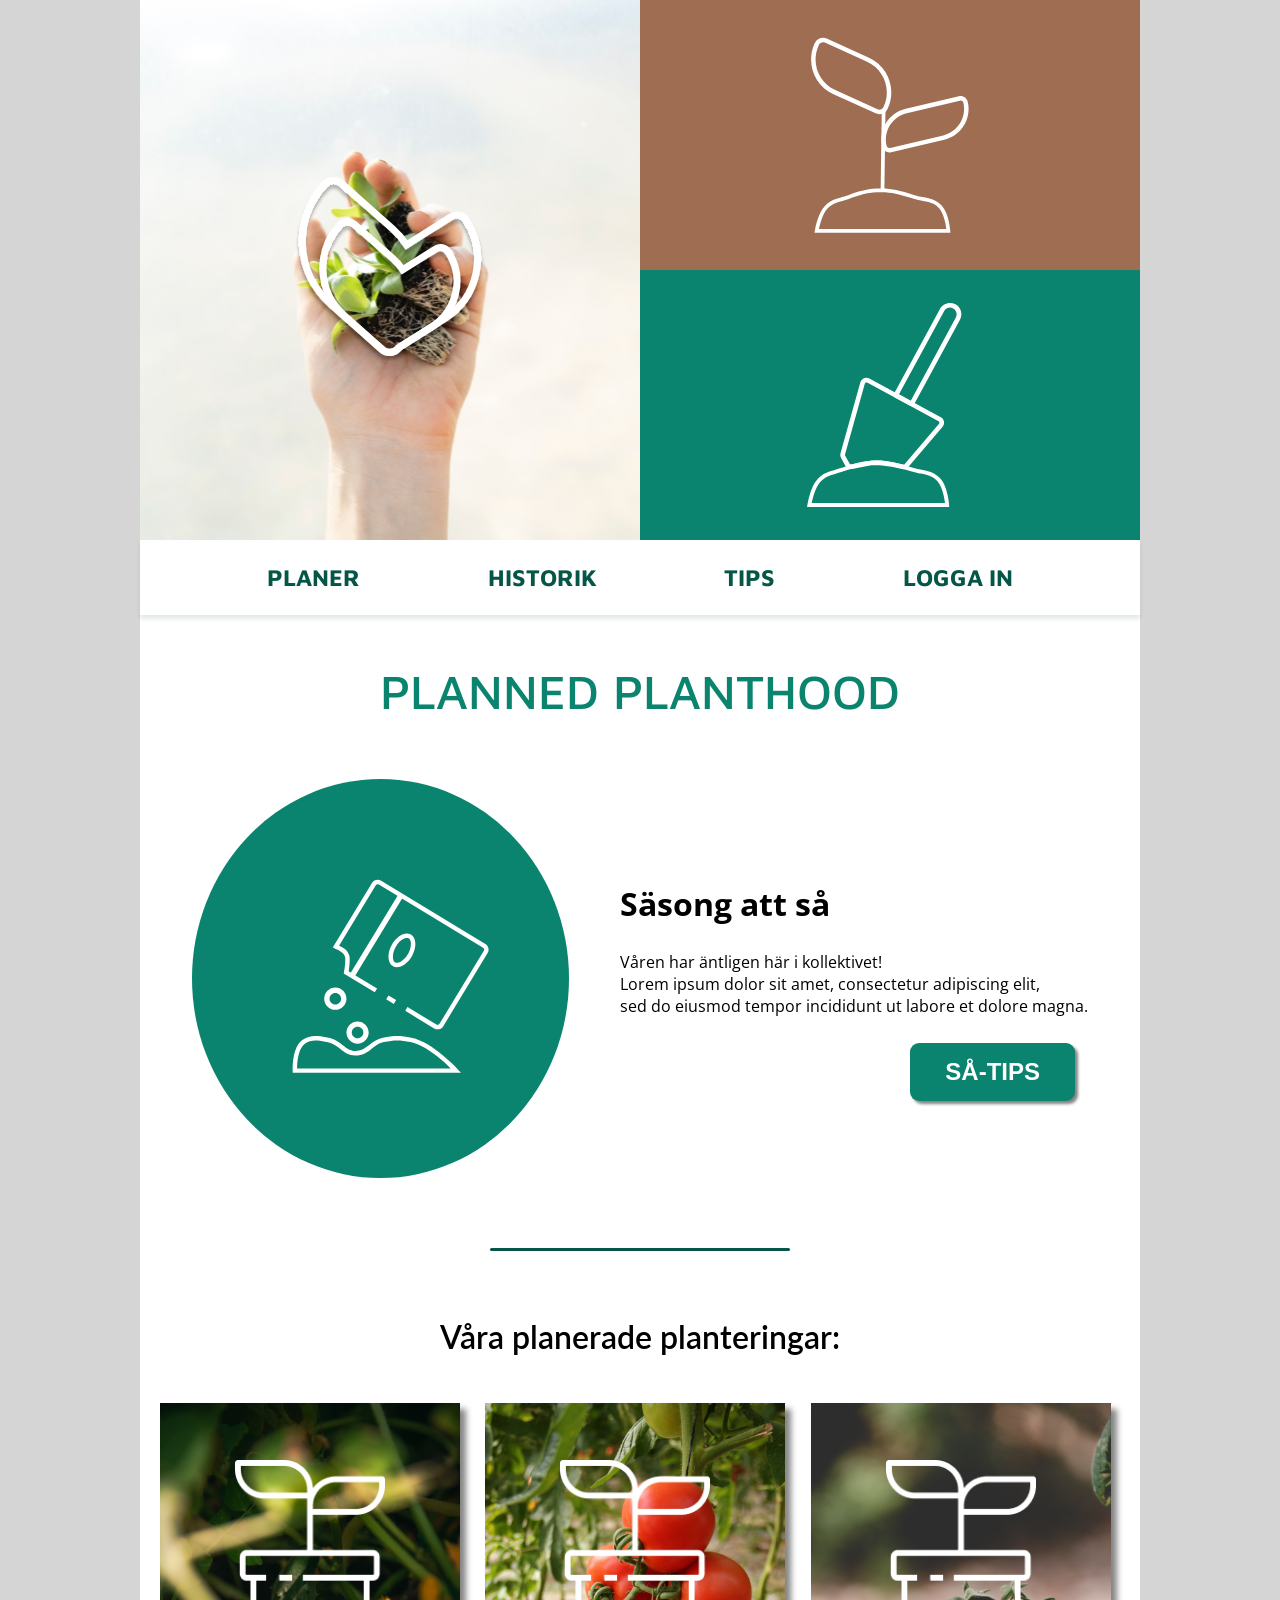
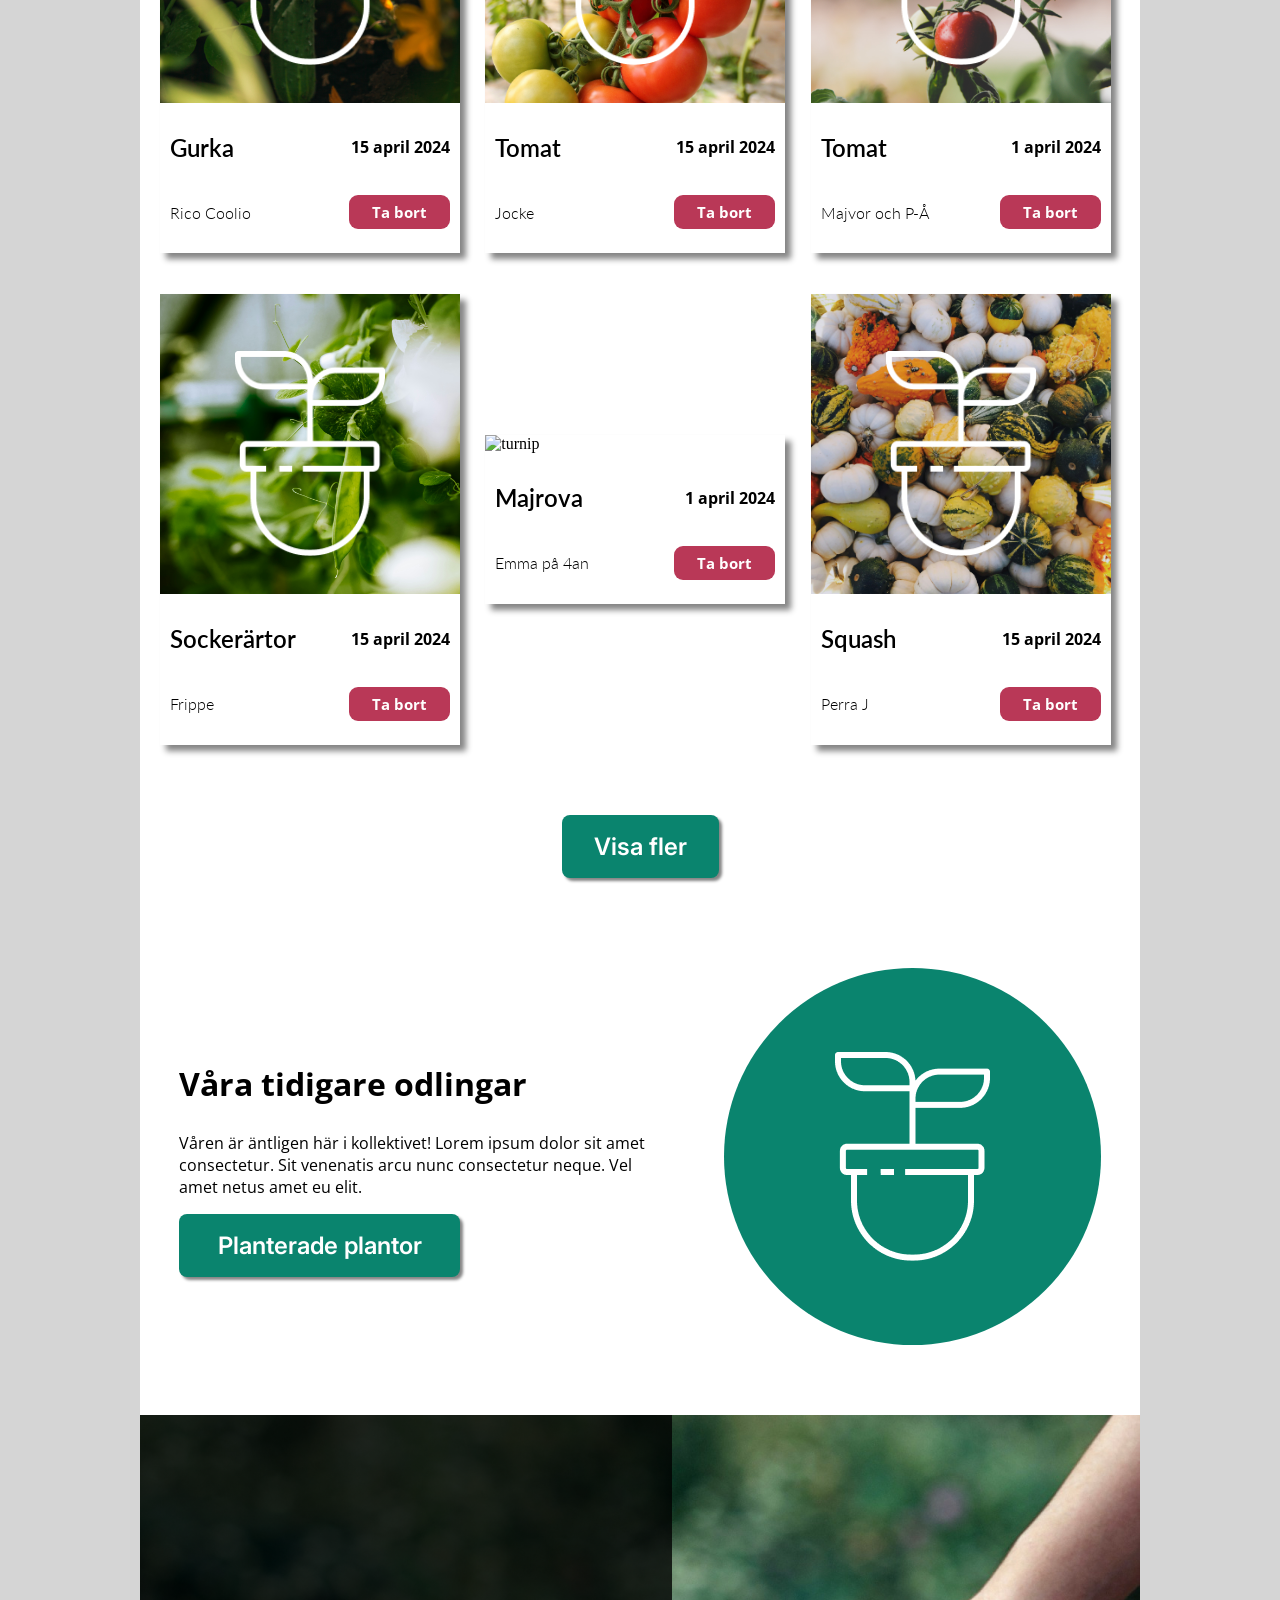
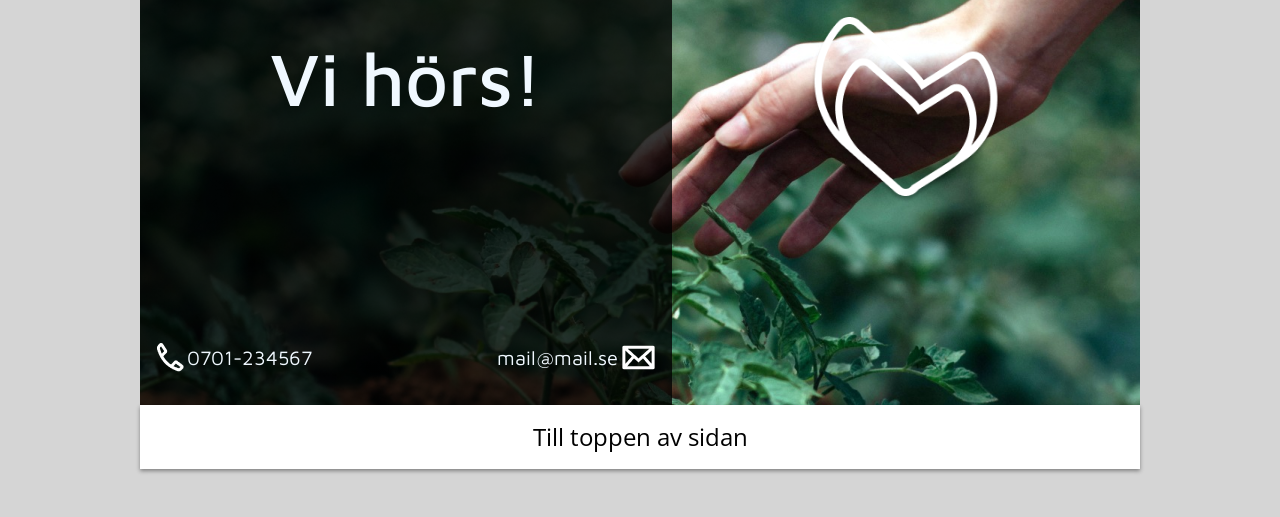
==== index.html @ 9efdeaf0 "första uppdatering" ====
<!DOCTYPE html>
<html lang="en">

<head>
    <meta charset="UTF-8">
    <meta name="viewport" content="width=device-width, initial-scale=1.0">

    <link rel="stylesheet" href="style.css">
    <title>Planned planthood</title>
    <title>Document</title>
</head>

<body>

        <header>
            <section class="backgroundImageHeader">
                <img class="heartLogo" src="assets/plannedplanthoodlogo.svg" alt="Heart logo painted white">
            </section>

            <section class="brownGreenBG">
                <aside class="brownBackground">
                    <img class="seedlingIcon" src="assets/seedling.svg" alt="seedling icon">
                </aside>
                <aside class="greenBackground">
                    <img class="spadeIcon" src="assets/spade.svg" alt="spade">
                </aside>
            </section>
        </header>
    <nav class="menu">
        <ul>
            <li>
                <h3 class="meny">PLANER</h3>
            </li>
            <li>
                <h3>HISTORIK</h3>
            </li>
            <li>
                <h3>TIPS</h3>
            </li>
            <li>
                <h3>LOGGA IN
            </li>
            </h3>
        </ul>
    </nav>
    <main>
        <section class="top">
            <h1 class="main-name">PLANNED PLANTHOOD</h1>
            <article class="first-part">
                <section class="seedBg">
                    <img class="seed" src="assets/seedpackage.svg">
                </section>
                <section>
                    <h2 class="season">Säsong att så</h2>
                    <p class="description">Våren har äntligen här i kollektivet! <br>
                        Lorem ipsum dolor sit amet, consectetur adipiscing elit, <br>
                        sed do eiusmod tempor incididunt ut labore et dolore magna.</p>
                        <button class="tips">SÅ-TIPS</button>
                </section>
            </article>
        </section>
        <hr style="width:30%;height:3px;text-align:center;background-color:#055647;border-radius:3px;border:none">
        <section class="middle">
            <h2 class="middle-name">Våra planerade planteringar:</h2>
            <section class="middle-container">
                <section class="card">
                    <section class="pictures-wrapper">
                        <img class="supreme" src="assets/cucumber.jpg" alt="cucumber">
                        <img class="pot" src="assets/plant-in-pot.png">
                    </section>
                    <article class="item1">
                        <article class="first-row">
                            <h2 class="lato600">Gurka</h2>
                            <h3 class="open700">15 april 2024</h3>
                        </article>
                        <article class="second-row">
                            <h4 class="lato300">Rico Coolio</h4>
                            <button class="remove">Ta bort</button>
                        </article>
                    </article>
                </section>
                <section class="card">
                    <section class="pictures-wrapper">
                        <img class="supreme" src="assets/tomato1.jpg" alt="tomato">
                        <img class="pot" src="assets/plant-in-pot.png">
                    </section>
                    <article class="item1">
                        <article class="first-row">
                            <h2 class="lato600">Tomat</h2>
                            <h3 class="open700">15 april 2024</h3>
                        </article>
                        <article class="second-row">
                            <h4 class="lato300">Jocke</h4>
                            <button class="remove">Ta bort</button>
                        </article>
                    </article>
                </section>
                <section class="card">
                    <section class="pictures-wrapper">
                        <img class="supreme" src="assets/tomato2.jpg" alt="tomato">
                        <img class="pot" src="assets/plant-in-pot.png">
                    </section>
                    <article class="item1">
                        <article class="first-row">
                            <h2 class="lato600">Tomat</h2>
                            <h3 class="open700">1 april 2024</h3>
                        </article>
                        <article class="second-row">
                            <h4 class="lato300">Majvor och P-Å</h4>
                            <button class="remove">Ta bort</button>
                        </article>
                    </article>
                </section>
                <section class="card">
                    <section class="pictures-wrapper">
                        <img class="supreme" src="assets/peas.jpg" alt="sweet peas">
                        <img class="pot" src="assets/plant-in-pot.png">
                    </section>
                    <article class="item1">
                        <article class="first-row">
                            <h2 class="lato600">Sockerärtor</h2>
                            <h3 class="open700">15 april 2024</h3>
                        </article>
                        <article class="second-row">
                            <h4 class="lato300">Frippe</h4>
                            <button class="remove">Ta bort</button>
                        </article>
                    </article>
                </section>
                <section class="card">
                    <section class="pictures-wrapper">
                        <img class="supreme" src="assets/turnip.jpg" alt="turnip">
                        <img class="pot" src="assets/plant-in-pot.png">
                    </section>
                    <article class="item1">
                        <article class="first-row">
                            <h2 class="lato600">Majrova</h2>
                            <h3 class="open700">1 april 2024</h3>
                        </article>
                        <article class="second-row">
                            <h4 class="lato300">Emma på 4an</h4>
                            <button class="remove">Ta bort</button>
                        </article>
                    </article>
                </section>
                <section class="card">
                    <section class="pictures-wrapper">
                        <img class="supreme" src="assets/squash.jpg" alt="squash">
                        <img class="pot" src="assets/plant-in-pot.png">
                    </section>
                    <article class="item1">
                        <article class="first-row">
                            <h2 class="lato600">Squash</h2>
                            <h3 class="open700">15 april 2024</h3>
                        </article>
                        <article class="second-row">
                            <h4 class="lato300">Perra J</h4>
                            <button class="remove">Ta bort</button>
                        </article>
                    </article>
                </section>
            </section>
            <section class="only-button">
                <button class="more">Visa fler</button>
            </section>
            <section class="wrapperAroundMain">
                <section class="mainSectionWithGreenCircle">
                    <h2 class="odlingarText">Våra tidigare odlingar</h2>
                    <p class="easterIsHereText">Våren är äntligen här i kollektivet!
                        Lorem ipsum dolor sit amet consectetur. Sit venenatis arcu nunc consectetur neque. Vel amet
                        netus amet eu elit.
                    </p>
                    <button class="btnPlantedPlants">Planterade plantor</button>
                </section>
                <aside class="greenCircle">
                    <img class="plantInPot" src="assets/plant-in-pot.png" alt="">
                </aside>
            </section>
        </section>
    </main>
    <footer>
        <section class="helaMinFooter">
            <section class="svartBakgrund">
                <section class="seeYa">
                    <h2 class="seeYalater">Vi hörs!</h2>
                </section>

                <section class="kontakt">
                    <section class="leftside">
                        <img src="/assets/mobil.png" alt="mobilIkon">
                        <p class="text-bottom">0701-234567</p>
                    </section>
                    <section class="rightside">
                        <p class="text-bottom">mail@mail.se</p>
                        <img src="/assets/mailIkon.png" alt="mailIkon">
                    </section>
                </section>
            </section>

            <img class="heartLogo" src="./assets/heartLogo.png" alt="heartLogo">

        </section>
        <section class="tillToppenAvSidan">
            <p>Till toppen av sidan</p>
        </section>
    </footer>
</body>
</html>
---- style.css ----
@import url('https://fonts.googleapis.com/css2?family=Maven+Pro:wght@500&display=swap');
@import url('https://fonts.googleapis.com/css2?family=Open+Sans&display=swap');
@import url('https://fonts.googleapis.com/css2?family=Inter:wght@600&display=swap');
@import url('https://fonts.googleapis.com/css2?family=Lato&display=swap');

html {
    background-color: rgb(213, 213, 213);
    margin: auto;
    padding: auto;
}

body {
    max-width: 1000px;
    margin:0 auto;
    background-color: white;
    box-sizing: border-box;
}

body header {
    display: flex;
    justify-content: center;
}

header section.backgroundImageHeader {
    background-image: url(assets/Rectangle\ 25.png);
    background-position: center;
    width: 501px;
    height: 540px;
    display: flex;
    justify-content: center;
    align-items: center;
}

body header section img.heartLogo {
    width: 190px;
    height: 186px;
}


aside.brownBackground {
    background-color: #9E6D52;
    width: 500px;
    height: 270px;
    display: grid;
    grid-template-columns: repeat(3, 1fr);
}

body header section img.seedlingIcon {
    height: 196px;
    width: 176px;
    grid-area: 2 / 2;
}

aside.greenBackground {
    background-color: #0A846E;
    width: 500px;
    height: 270px;
    display: grid;
    grid-template-columns: repeat(3, 1fr);
}

body header section img.spadeIcon {
    height: 206px;
    width: 155px;
    grid-area: 2 / 2;
}


.menu li {
    font-size: 20px;
    color: #055647;
}

.meny {
    display: flex;
    justify-content: space-between;
    border: 1px;
}

.menu ul {
    padding: 0px;
    list-style: none;
    display: flex;
    justify-content: space-evenly;
    margin: 0;
    margin-bottom: 3rem;
    font-family: Maven Pro;
}

.menu {
    box-shadow: 0 4px 4px 0 rgba(3, 56, 47, 0.11);
}

article.first-part {
    display: flex;
    flex-direction: row;
    justify-content: space-evenly;
    align-items: center;
    font-family: 'Open Sans', sans-serif;
}

h1.main-name {
    color: rgba(10, 132, 110, 255);
    text-align: center;
    font-family: 'Maven Pro', sans-serif;
    font-size: 48px;
    font-weight: 500;
    margin: 0;
    margin-bottom: 60px;
}

section.seedBg {
    background-color: #0A846E;
    border-radius: 50%;
    width: 377px;
    height: 377px;
    height: auto;
}

img.seed {
    padding: 100px;
    width: 197px;
    height: 194px;
}

h2.season {
    font-weight: 700;
    font-size: 32px;
}

p.description {
    font-weight: 400;
    font-size: 16px;
}

button.tips {
    background-color: #0A846E;
    color: white;
    border-radius: 9px;
    padding: 15px 35px;
    border: none;
    margin-left: 290px;
    margin-top: 10px;
    font-weight: 700;
    font-size: 24px;
    box-shadow: 3px 3px 3px #858585;
}

button.tips:hover {
    background-color: #dcd91b;
    box-shadow: 0 12px 16px 0 rgb(217, 217, 217), 0 17px 50px 0 rgba(0, 0, 0, 0.19);
}

button.tips:active {
    background-color: #096856;
    transform: translateY(4px);
}


hr {
    margin-top: 70px;
    margin-bottom: 40px;
}

section.middle {
    display: flex;
    flex-direction: column;
    justify-content: space-between;
}

section.middle-container {
    display: grid;
    grid-template-columns: repeat(3, 1fr);
    grid-gap: 1rem;
    justify-content: space-between;
    align-items: center;
    margin: 20px;
    max-width: 1000px;
}

.pictures-wrapper {
    position: relative;
    max-height: 300px;
    overflow: hidden;
}


img.pot {
    width: 150px;
    height: 205px;
    position: absolute;
    top: 19%;
    right: 25%;
}


.middle img.supreme {
    width: 100%;
    height: 100%;
    height: auto;
    display: block;
    object-fit: cover;
    background-position: center;
}

h2.middle-name {
    text-align: center;
    font-family: 'Lato', sans-serif;
    font-weight: 600;
    font-size: 32px;
}

.item1 {
    background-color: white;
    padding: 10px;
}

.lato600 {
    font-family: 'Lato', sans-serif;
    font-weight: 600;
    font-size: 24px;
}

.lato300 {
    font-family: 'Lato', sans-serif;
    font-weight: 300;
    font-size: 16px;
}

.open700 {
    font-family: 'Open Sans', sans-serif;
    font-weight: 700;
    font-size: 16px;
}

.first-row,
.second-row {
    display: flex;
    flex-direction: row;
    justify-content: space-between;
    align-items: center;
}

.card {
    box-shadow: 6px 6px 6px #858585;
    width: 300px;
    margin-bottom: 25px;
}

button.remove {
    background-color: #B93857;
    border: none;
    border-radius: 9px;
    padding: 7px 23px;
    color: white;
    font-family: 'Open Sans', sans-serif;
    font-weight: 700;
    font-size: 15px;
}

button.remove:hover {
    background-color: #e8476d;
    box-shadow: 0 12px 16px 0 rgb(217, 217, 217), 0 17px 50px 0 rgba(0, 0, 0, 0.19);
}

button.remove:active {
    background-color: #c10d2b;
    transform: translateY(4px);
}

h4 {
    font-weight: 300;
    font-size: 16px;
}

button.more {
    background-color: rgba(10, 132, 110, 255);
    color: white;
    border-radius: 8px;
    padding: 17px;
    border: none;
    margin-top: 25px;
    ;
    width: 157px;
    font-family: 'Inter', sans-serif;
    font-weight: 600;
    font-size: 24px;
    box-shadow: 3px 3px 3px #858585;
    margin-bottom: 20px;
}

button.more:hover {
    background-color: #dcd91b;
    box-shadow: 0 12px 16px 0 rgb(217, 217, 217), 0 17px 50px 0 rgba(0, 0, 0, 0.19);
}

button.more:active {
    background-color: #096856;
    transform: translateY(4px);
}

.only-button {
    text-align: center;
    margin-bottom: 70px;
}

body main section.wrapperAroundMain {
    display: flex;
    justify-content: space-around;
    align-items: center;
    margin-bottom: 70px;
}


body main section.mainSectionWithGreenCircle {

    max-width: 467px;

}

body main aside.greenCircle {
    background-color: #0A846E;
    width: 377px;
    height: 377px;
    border-radius: 50%;
    display: flex;
    justify-content: center;
    align-items: center;
}

body main section h2.odlingarText {
    font-family: 'Open Sans', sans-serif;
    font-weight: 700;
    font-size: 32px;
}

body main section p.easterIsHereText {
    font-family: 'Open Sans', sans-serif;
    font-weight: 400;
    font-size: 16px;
}

body main button.btnPlantedPlants {
    background-color: #0A846E;
    border-radius: 8px;
    height: 63px;
    width: 281px;
    font-size: 24px;
    color: #fff;
    border: 0;
    font-family: 'Inter', sans-serif;
    font-weight: 600;
    box-shadow: 3px 3px 3px #858585;
}

button.btnPlantedPlants:hover {
    background-color: #dcd91b;
    box-shadow: 0 12px 16px 0 rgb(217, 217, 217), 0 17px 50px 0 rgba(0, 0, 0, 0.19);
}

button.btnPlantedPlants:active {
    background-color: #096856;
    transform: translateY(4px);
}

.helaMinFooter {
    background-image: url(./assets/bakgrundBild.png);
    max-width: 1000px;
    height: 590px;
    margin: 0 auto;
    display: flex;
    color: aliceblue;
}

.svartBakgrund {
    width: 500px;

    background-image: linear-gradient(rgba(0, 0, 0, 0.79), rgba(0, 0, 0, 0.79));
    display: grid;
    grid-template-columns: 1fr;
    grid-template-areas: "."
        "vi-hors"
        "kontakt";
    padding: 1rem;
}

.seeYa {
    grid-area: vi-hors;
    display: flex;
    margin: 0 auto;
    align-items: center;
    font-family: 'Maven Pro', sans-serif;
    font-weight: 500;
    font-size: 50px;
}

.seeYalater{
    font-weight: 500;
}

.kontakt {
    grid-area: kontakt;
    display: flex;
    flex-direction: row;
    justify-content: space-between;
    align-self: flex-end;
    max-width: 500px;
    height: 33%;
    /* margin-top: 300px; */
}

.leftside {
    display: flex;
    flex-direction: row;
    justify-content: space-between;
    align-items: center;
    align-self: flex-end;
}

.leftside img {
    margin-right: 0.2rem;
}

.rightside {
    display: flex;
    flex-direction: row;
    justify-content: space-between;
    align-items: center;
    align-self: flex-end;
}

.rightside img {
    margin-left: 0.2rem;
}

.heartLogo {
    height: 186px;
    width: 190px;
    display: flex;
    align-self: center;
    margin: 0 auto;


}

.tillToppenAvSidan {
    color: black;
    display: flex;
    justify-content: center;
    align-items: center;
    width: 1000px;
    height: 64px;
    margin: 0 auto;
    box-shadow: 0 2px 4px rgba(0, 0, 0, 0.4);
    font-family: open sans;
    font-size: 24px;
    margin-bottom: 3rem;
}

.text-bottom {
    font-family: 'Maven Pro', sans-serif;
    font-weight: 400;
    font-size: 20px;
}

@media (max-width: 458px) {

    header {
        display: flex;
        flex-direction: column;  
        align-items: center;  
    }
    
    header section.backgroundImageHeader {
        background-image: url(assets/Rectangle\ 25.png);
        background-position: center;
        width: 390px;
        height: 390px;
        display: flex;
        justify-content: center;
        align-items: center;
    }
    
    body header section img.heartLogo {
        width: 189.88px;
        height: 186px;
    }
    
    aside.brownBackground, aside.greenBackground {
        width: 195px; /* نصف عرض الحاوية */
        height: 195px;
        display: flex;
        justify-content: center;
        align-items: center;
    }
    
    body header {
        display: flex;
        flex-direction: column; /* ترتيب العناصر بشكل عمودي */
        align-items: center; /* توسيط العناصر أفقياً */
    }
    
    body header section {
        display: flex;
        justify-content: space-between;
        width: 390px;
    }
    
    body header section img.spadeIcon {
        height: 130px;
        width: 97.9px;
    }
    
    body header section img.seedlingIcon {
        height: 124px;
        width: 111.44px;
    }
    
    .meny {
        display: none;
    }
    .menu li {
        display: none;
    }

    h1.main-name { 
        color: rgba(10, 132, 110, 255);
        text-align: center;
        font-family: 'Maven Pro', sans-serif;
        font-size: 20px;  /* حجم الخط في الهواتف */
        font-weight: 500;
        margin: 0;
        margin-bottom: 20px;  /* فراغ أسفل العنوان */
    }
    
    article.first-part {  
        display: flex;
        flex-direction: column;   
        align-items: center; /* Centrerar alla element horisontellt */
        font-family: 'Open Sans', sans-serif;
    }
    
    h2.season {
        width: 355px;
        height: 22px;
        font-weight: 375;
        font-size: 16px;  /* Textstorlek för mobil */
        margin-bottom: 10px; /* Ger lite avstånd under h2 */
        text-align: center;
    }
    
    p.description {
        width: 358px;
        height: auto;
        font-weight: 400;
        font-size: 14px;
        margin-bottom: 10px; /* Avstånd under beskrivningen */
        text-align: center;
    }
    
    button.tips {
        color: white;
        border-radius: 9px;
        padding: 10px; /* Ger lite padding inne i knappen */
        border: none;
        width: auto; /* Anpassar bredden till innehållet */
        height: auto; /* Anpassar höjden till innehållet */
        font-weight: 700;
        font-size: 16px;
        display: block; /* För att blockera layouten och centrera knappen */
        margin: 10px auto; /* Centrerar knappen horisontellt */
        box-shadow: 3px 3px 3px #858585;
        text-align: center;
        background-color: #0A846E;
    }
    
    button.tips:hover {
        background-color: #dcd91b;
        box-shadow: 0 12px 16px 0 rgb(217, 217, 217), 0 17px 50px 0 rgba(0, 0, 0, 0.19);
    }
    
    button.tips:active {
        background-color: #096856;
        transform: translateY(4px);
    }
    
    section.seedBg {
        background-color: #0A846E;
        border-radius: 50%;
        width: 241px;  /* Bredd på cirkeln */
        height: 241px; /* Höjd på cirkeln */
        display: flex; 
        justify-content: center;
        align-items: center;
        margin-top: 20px; /* Avstånd ovanför cirkeln */
        margin-bottom: 10px; 
    }
    
    img.seed {
        padding: 0;  
        width: 70%;  
        height: auto;  
    }
    
    hr {
        margin-top: 40px; 
        margin-bottom: 40px;  
        width: 30%;
        height: 3px;
        background-color: #055647;
        border-radius: 3px;
        border: none;
    }

}
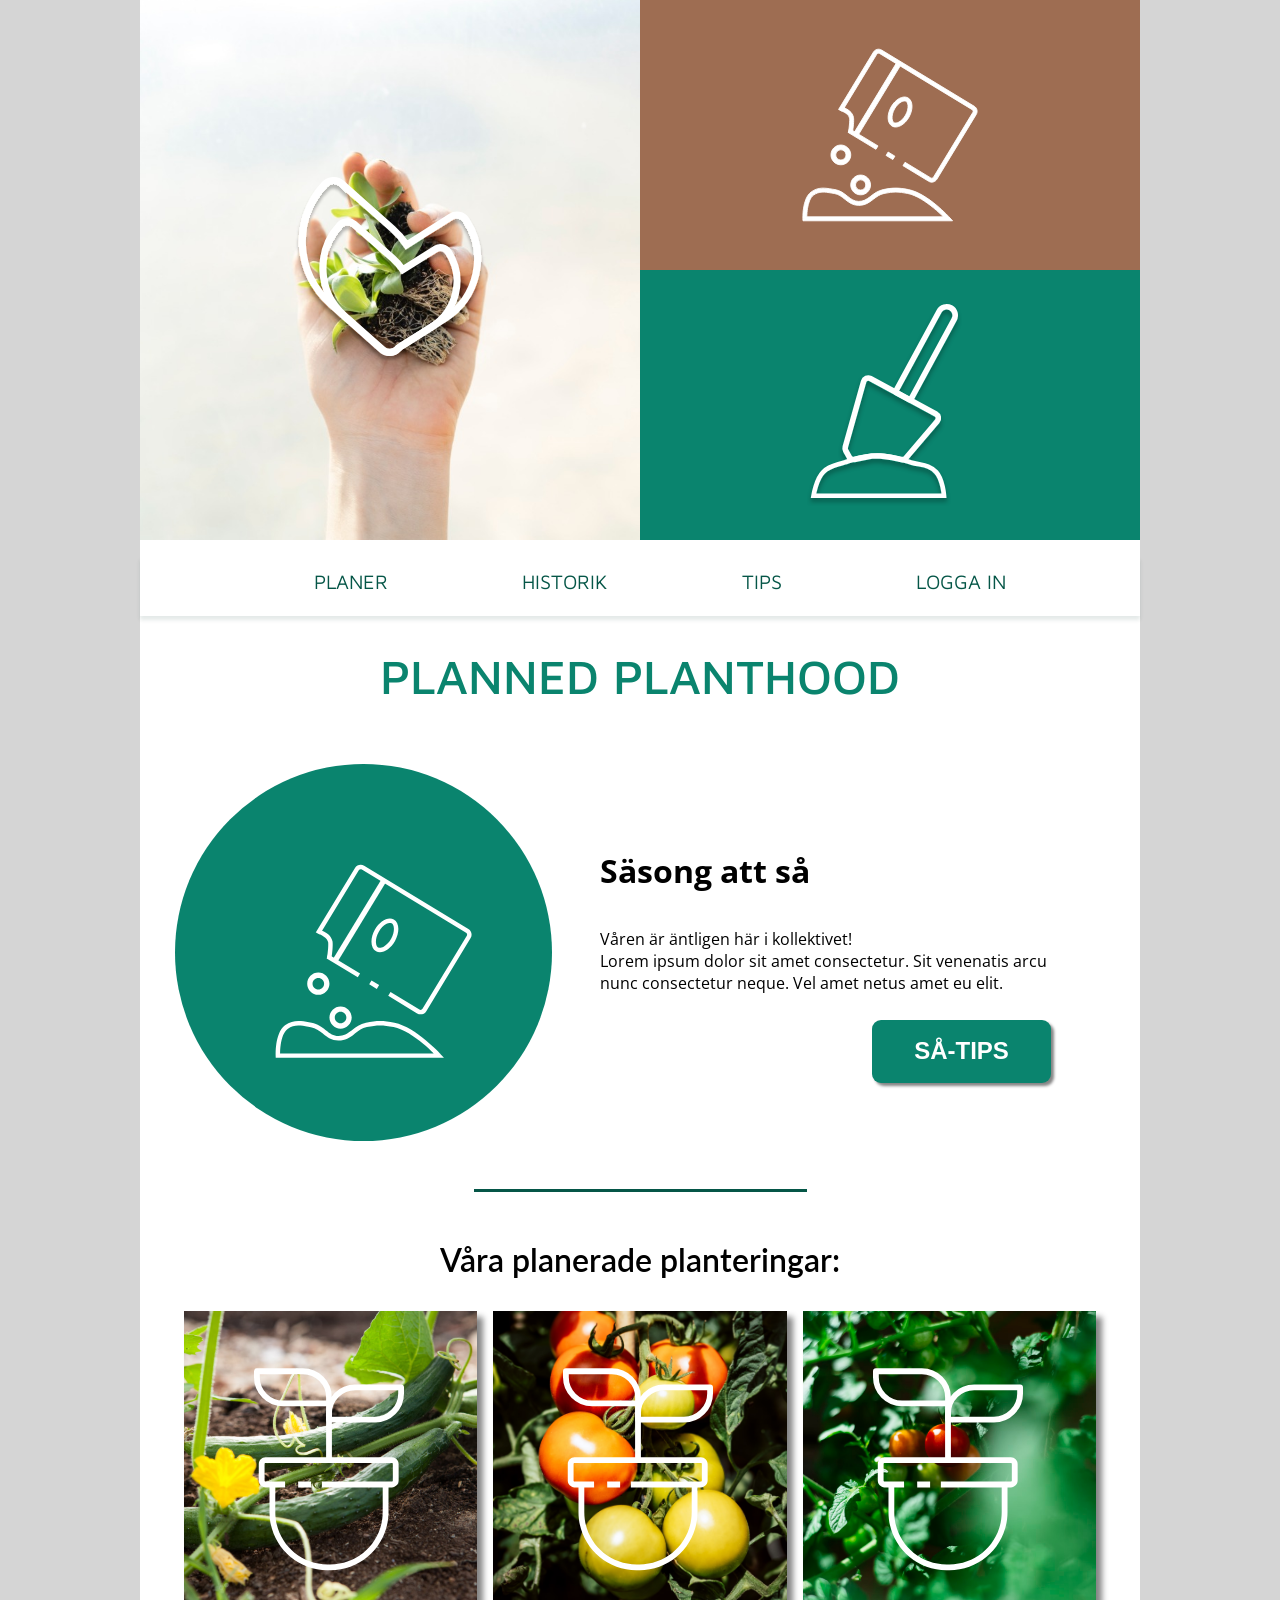
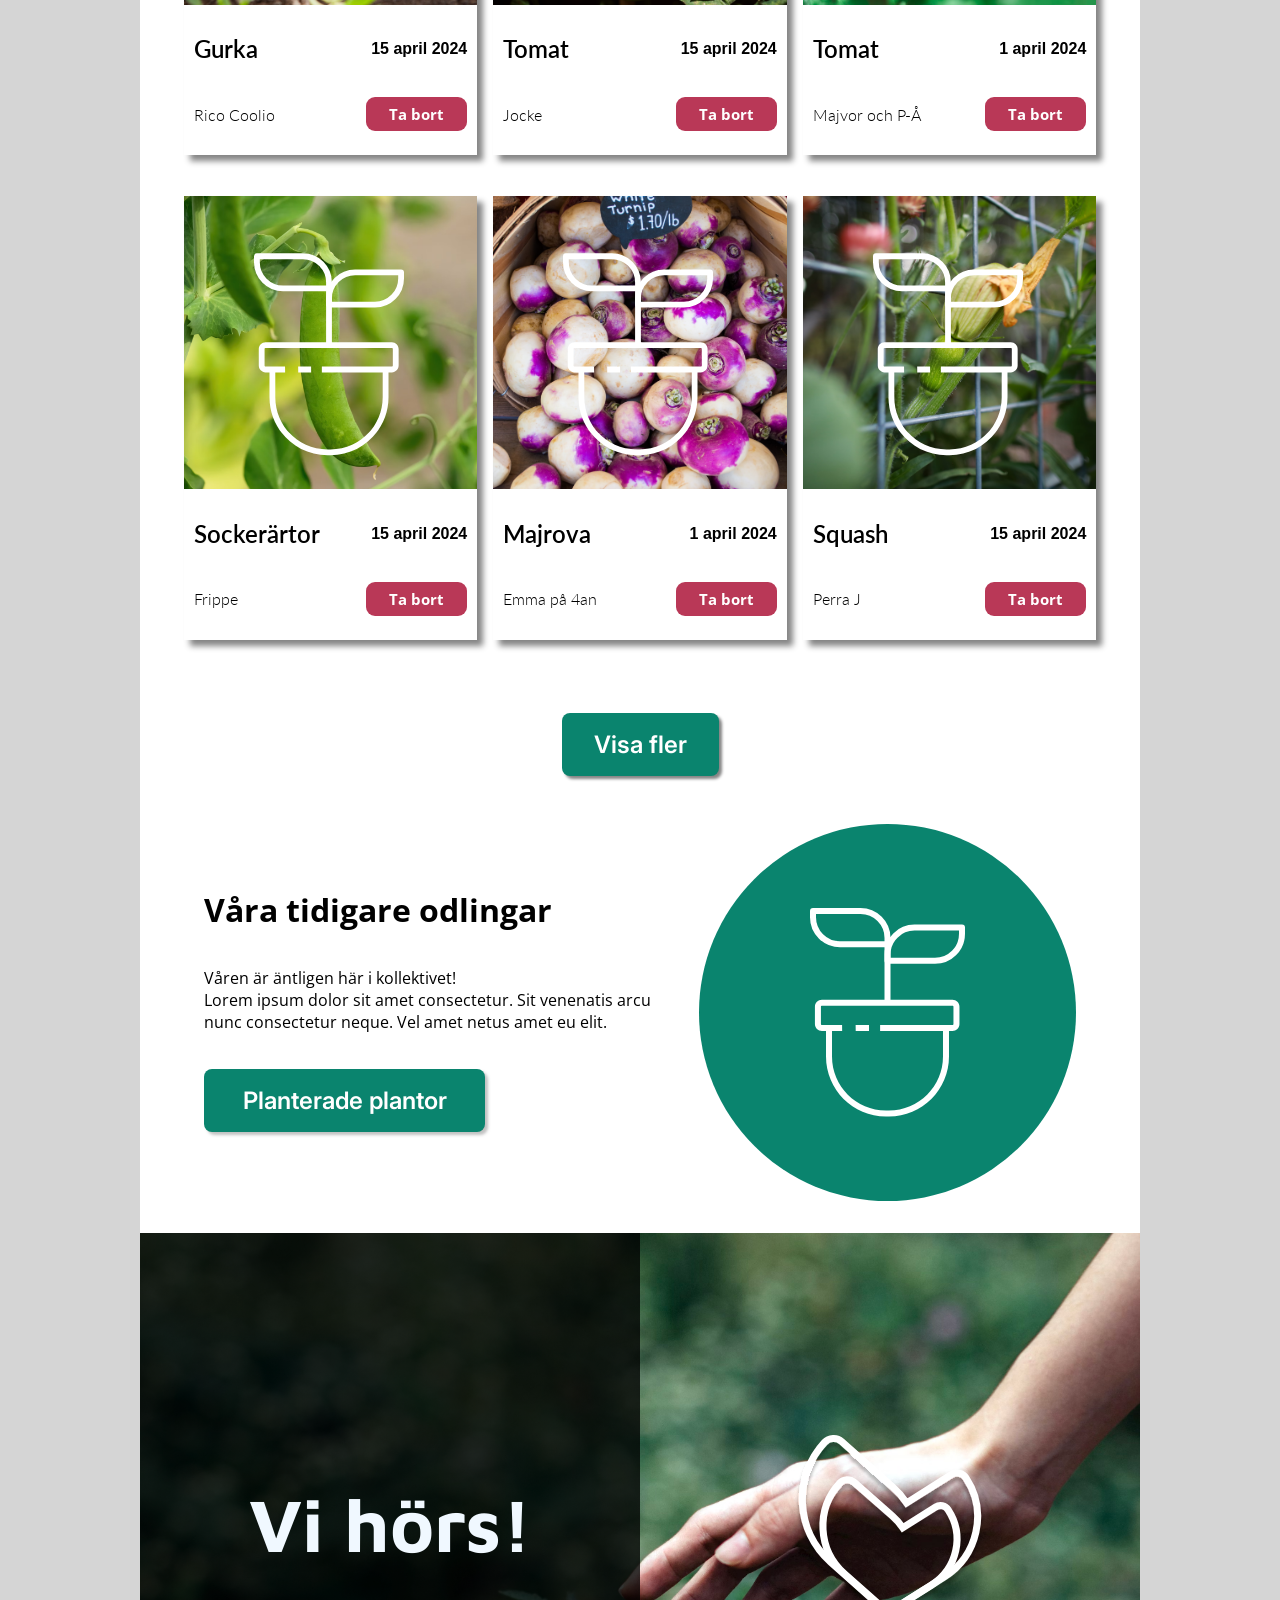
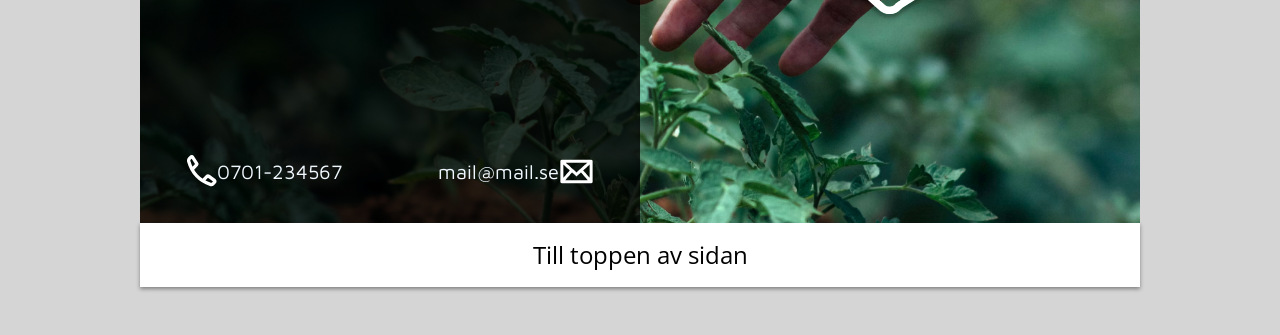
==== commit 324f5b86: "sista uppdatering innan presentationen" ====
--- a/index.html
+++ b/index.html
@@ -8,65 +8,67 @@
     <link rel="stylesheet" href="style.css">
     <title>Planned planthood</title>
     <title>Document</title>
+    <link rel="stylesheet" href="https://cdnjs.cloudflare.com/ajax/libs/font-awesome/6.0.0-beta3/css/all.min.css">
 </head>
 
 <body>
-
-        <header>
-            <section class="backgroundImageHeader">
-                <img class="heartLogo" src="assets/plannedplanthoodlogo.svg" alt="Heart logo painted white">
-            </section>
-
-            <section class="brownGreenBG">
-                <aside class="brownBackground">
-                    <img class="seedlingIcon" src="assets/seedling.svg" alt="seedling icon">
-                </aside>
-                <aside class="greenBackground">
-                    <img class="spadeIcon" src="assets/spade.svg" alt="spade">
-                </aside>
-            </section>
-        </header>
+    <a id="top"></a> 
+    <header class="header">
+        <section class="backgroundImageHeader">
+            <img class="heartLogoHeder" src="assets/Logo.svg" alt="Heart logo painted white">
+        </section>
+
+        <section class="brownGreenBG">
+            <aside class="brownBackground">
+                <img class="seedlingIcon" src="assets/Vectorseedpackage.svg" alt="seedling icon">
+            </aside>
+            <aside class="greenBackground">
+                <img class="spadeIcon" src="assets/dig.svg" alt="spade">
+            </aside>
+        </section>
+    </header>
     <nav class="menu">
-        <ul>
-            <li>
-                <h3 class="meny">PLANER</h3>
-            </li>
-            <li>
-                <h3>HISTORIK</h3>
-            </li>
-            <li>
-                <h3>TIPS</h3>
-            </li>
-            <li>
-                <h3>LOGGA IN
-            </li>
-            </h3>
+        <ul class="navList">
+            <li>
+                <a class="NavListText" href="">PLANER</a>
+            </li>
+            <li>
+                <a class="NavListText" href="">HISTORIK</a>
+            </li>
+            <li>
+                <a class="NavListText" href="">TIPS</a>
+            </li>
+            <li>
+                <a class="NavListText" href="logIn.html">LOGGA IN</a>
+            </li>
+            
         </ul>
     </nav>
-    <main>
+    <main class="main">
+        <h1 class="main-name">PLANNED PLANTHOOD</h1>
         <section class="top">
-            <h1 class="main-name">PLANNED PLANTHOOD</h1>
             <article class="first-part">
-                <section class="seedBg">
-                    <img class="seed" src="assets/seedpackage.svg">
-                </section>
-                <section>
+                <div class="textContent1">
                     <h2 class="season">Säsong att så</h2>
-                    <p class="description">Våren har äntligen här i kollektivet! <br>
-                        Lorem ipsum dolor sit amet, consectetur adipiscing elit, <br>
-                        sed do eiusmod tempor incididunt ut labore et dolore magna.</p>
-                        <button class="tips">SÅ-TIPS</button>
-                </section>
+                    <p class="description">Våren är äntligen här i kollektivet! <br>
+                        Lorem ipsum dolor sit amet consectetur. Sit venenatis arcu <br> nunc consectetur neque. Vel amet netus amet eu elit.</p>
+                    <button class="tips">SÅ-TIPS</button>
+                </div>
+                <div class="greenCircleDiv1">
+                    <section class="seedBg">
+                        <img class="seed" src="assets/seedpackage.svg">
+                    </section>
+                </div>
             </article>
         </section>
-        <hr style="width:30%;height:3px;text-align:center;background-color:#055647;border-radius:3px;border:none">
+        <hr>
         <section class="middle">
             <h2 class="middle-name">Våra planerade planteringar:</h2>
             <section class="middle-container">
                 <section class="card">
                     <section class="pictures-wrapper">
-                        <img class="supreme" src="assets/cucumber.jpg" alt="cucumber">
-                        <img class="pot" src="assets/plant-in-pot.png">
+                        <img class="supreme" src="assets/gurka.avif" alt="gurka">
+                        <img class="pot" src="assets/plant.svg">
                     </section>
                     <article class="item1">
                         <article class="first-row">
@@ -81,8 +83,8 @@
                 </section>
                 <section class="card">
                     <section class="pictures-wrapper">
-                        <img class="supreme" src="assets/tomato1.jpg" alt="tomato">
-                        <img class="pot" src="assets/plant-in-pot.png">
+                        <img class="supreme" src="assets/tomater.avif" alt="tomater">
+                        <img class="pot" src="assets/plant.svg">
                     </section>
                     <article class="item1">
                         <article class="first-row">
@@ -97,8 +99,8 @@
                 </section>
                 <section class="card">
                     <section class="pictures-wrapper">
-                        <img class="supreme" src="assets/tomato2.jpg" alt="tomato">
-                        <img class="pot" src="assets/plant-in-pot.png">
+                        <img class="supreme" src="assets/tomat.avif" alt="tomat">
+                        <img class="pot" src="assets/plant.svg">
                     </section>
                     <article class="item1">
                         <article class="first-row">
@@ -113,8 +115,8 @@
                 </section>
                 <section class="card">
                     <section class="pictures-wrapper">
-                        <img class="supreme" src="assets/peas.jpg" alt="sweet peas">
-                        <img class="pot" src="assets/plant-in-pot.png">
+                        <img class="supreme" src="assets/ärta.avif" alt="ärta">
+                        <img class="pot" src="assets/plant.svg">
                     </section>
                     <article class="item1">
                         <article class="first-row">
@@ -129,8 +131,8 @@
                 </section>
                 <section class="card">
                     <section class="pictures-wrapper">
-                        <img class="supreme" src="assets/turnip.jpg" alt="turnip">
-                        <img class="pot" src="assets/plant-in-pot.png">
+                        <img class="supreme" src="assets/lilagrönsak.avif" alt="turnip">
+                        <img class="pot" src="assets/plant.svg">
                     </section>
                     <article class="item1">
                         <article class="first-row">
@@ -145,8 +147,8 @@
                 </section>
                 <section class="card">
                     <section class="pictures-wrapper">
-                        <img class="supreme" src="assets/squash.jpg" alt="squash">
-                        <img class="pot" src="assets/plant-in-pot.png">
+                        <img class="supreme" src="assets/cloesupväxt.avif" alt="squash">
+                        <img class="pot" src="assets/plant.svg">
                     </section>
                     <article class="item1">
                         <article class="first-row">
@@ -156,6 +158,7 @@
                         <article class="second-row">
                             <h4 class="lato300">Perra J</h4>
                             <button class="remove">Ta bort</button>
+                            
                         </article>
                     </article>
                 </section>
@@ -165,44 +168,49 @@
             </section>
             <section class="wrapperAroundMain">
                 <section class="mainSectionWithGreenCircle">
-                    <h2 class="odlingarText">Våra tidigare odlingar</h2>
-                    <p class="easterIsHereText">Våren är äntligen här i kollektivet!
-                        Lorem ipsum dolor sit amet consectetur. Sit venenatis arcu nunc consectetur neque. Vel amet
-                        netus amet eu elit.
-                    </p>
-                    <button class="btnPlantedPlants">Planterade plantor</button>
-                </section>
-                <aside class="greenCircle">
-                    <img class="plantInPot" src="assets/plant-in-pot.png" alt="">
-                </aside>
-            </section>
+                    <div class="greenCircleDiv2">
+                        <aside class="greenCircle">
+                            <img class="plantInPot" src="assets/plant.svg" alt="">
+                        </aside>
+                    </div>
+                    <div class="textContent2">
+                        <h2 class="odlingarText">Våra tidigare odlingar</h2>
+                        <p class="easterIsHereText">Våren är äntligen här i kollektivet! <br>
+                            Lorem ipsum dolor sit amet consectetur. Sit venenatis arcu <br> nunc consectetur neque. Vel amet netus amet eu elit.
+                        </p>
+                        <button class="btnPlantedPlants">Planterade plantor</button>
+                    </div>
+                </section>
+            </section>        
         </section>
     </main>
-    <footer>
+    <footer class="helaFooter">
         <section class="helaMinFooter">
-            <section class="svartBakgrund">
-                <section class="seeYa">
-                    <h2 class="seeYalater">Vi hörs!</h2>
-                </section>
-
-                <section class="kontakt">
-                    <section class="leftside">
-                        <img src="/assets/mobil.png" alt="mobilIkon">
-                        <p class="text-bottom">0701-234567</p>
-                    </section>
-                    <section class="rightside">
-                        <p class="text-bottom">mail@mail.se</p>
-                        <img src="/assets/mailIkon.png" alt="mailIkon">
-                    </section>
-                </section>
-            </section>
-
-            <img class="heartLogo" src="./assets/heartLogo.png" alt="heartLogo">
-
-        </section>
-        <section class="tillToppenAvSidan">
-            <p>Till toppen av sidan</p>
+            <div class="heartLogoFooterContainer">
+                <img class="heartLogoFooter" src="./assets/Logo.svg" alt="heartLogo">
+            </div>
+            <div class="svartBakgrundContainer">
+                <section class="svartBakgrund">
+                    <section class="seeYa">
+                        <h2 class="seeYalater">Vi hörs!</h2>
+                    </section>
+                    <div class="kontaktDiv">
+                        <section class="kontakt">
+                            <section class="leftside">
+                                <img src="/assets/telephone.svg" alt="mobilIkon">
+                                <p class="text-bottom">0701-234567</p>
+                            </section>
+                            <section class="rightside">
+                                <p class="text-bottom">mail@mail.se</p>
+                                <img src="/assets/envelope.png" alt="mailIkon">
+                            </section>
+                        </section>
+                    </div>
+                </section>
+            </div>    
         </section>
     </footer>
-</body>
+    <a href="#top" class="tillToppenAvSidan">
+        <p class="tillToppenAvSidanP">Till toppen av sidan</p>
+    </a>
 </html>
--- a/style.css
+++ b/style.css
@@ -4,457 +4,615 @@
 @import url('https://fonts.googleapis.com/css2?family=Lato&display=swap');
 
 html {
-    background-color: rgb(213, 213, 213);
-    margin: auto;
-    padding: auto;
+    background-color: rgb(213, 213, 213); /* Bakgrundsfärg för hela sidan */
+    margin: auto; /* Centrera sidan */
+    padding: auto; /* Automatisk padding, även om detta inte påverkar mycket */
 }
 
 body {
+    max-width: 1000px; /* Maxbredd för sidan */
+    width: 100%; /* Gör sidan responsiv */
+    margin: 0 auto; /* Centrera innehållet */
+    background-color: white; /* Vit bakgrund */
+    box-sizing: border-box; /* Räkna med padding och border i elementets storlek */
+    padding: auto; /* Automatisk padding, detta ger inte effekt, bör ändras vid behov */
+}
+
+/* Header */
+
+.header {
+    display: flex; /* Använder flexbox för att arrangera innehållet */
+    justify-content: center; /* Centrera innehållet horisontellt */
+}
+
+.backgroundImageHeader {
+    background-image: url(assets/hand.jpeg);  
+    background-position: center; /* Centrera bakgrundsbilden */
+    background-size: cover; /* Täck hela området med bilden (kan läggas till för att förbättra utseendet) */
+    width: 501px;  
+    height: 540px;  
+    display: flex; /* Använder flexbox för att arrangera innehållet */
+    justify-content: center; /* Centrera innehållet horisontellt */
+    align-items: center; /* Centrera innehållet vertikalt */
+}
+
+.heartLogoHeder {
+    width: 190px;  
+    height: 186px;  
+}
+
+.brownBackground {
+    background-color: #9E6D52;  
+    width: 500px;  
+    height: 270px;  
+    display: grid; /* Använder grid-layout för att arrangera innehållet */
+    grid-template-columns: repeat(3, 1fr); /* Delar upp i tre kolumner */
+}
+
+.seedlingIcon {
+    height: 196px; 
+    width: 176px;  
+    grid-area: 2 / 2; /* Positionerar ikonen i mitten av grid */
+}
+
+.greenBackground {
+    background-color: #0A846E;
+    width: 500px;  
+    height: 270px;
+    display: grid; /* Använder grid-layout för att arrangera innehållet */
+    grid-template-columns: repeat(3, 1fr); /* Delar upp i tre kolumner */
+}
+
+.spadeIcon {
+    height: 206px;
+    width: 155px;
+    grid-area: 2 / 2; /* Positionerar ikonen i mitten av grid */
+}
+
+
+/* Nav */
+
+
+.navList {
+    display: flex;
+    justify-content: space-evenly;
+    align-items: center; 
+    padding-bottom: 10px;
+    height: 50px;
+    list-style: none;
+    font-family: 'Maven Pro', sans-serif;
+}
+
+.NavListText {
+    font-size: 20px;
+    color: #055647;
+    text-decoration: none;
+    text-align: center;
+}
+
+.menu {
+    box-shadow: 0 4px 4px 0 rgba(3, 56, 47, 0.11); /* Skugga för menyn */
+}
+
+
+/* Main */
+.main {
+    max-width: 1000px; 
+    width: 100%; /* Gör sidan responsiv */
+    margin-top: 2rem;  
+    background-color: white;  
+    box-sizing: border-box;  
+    padding: 0;  
+}
+
+.main-name {
+    color: rgba(10, 132, 110, 255);  
+    text-align: center;  
+    font-family: 'Maven Pro', sans-serif;  
+    font-size: 48px; 
+    font-weight: 500;  
+    margin: 0;  
+    margin-bottom: 60px;  
+}
+
+.top {
+    max-width: 1000px; 
+    width: 100%; 
+    margin: 0 auto;  
+}
+
+.first-part {
+    display: flex;  
+    flex-direction: row-reverse;  
+    justify-content: space-between; /* Placera elementen på varsin sida */
+    align-items: center;  
+    font-family: 'Open Sans', sans-serif;  
+    max-width: 911px;  
+    width: 100%; 
+}
+
+.greenCircleDiv1 {
+    margin-left: 3rem; 
+    width: 40%;  
+    display: flex;  
+    justify-content: flex-end; /* Placera cirkeln längst till höger */
+}
+
+.seedBg {
+    background-color: #0A846E; 
+    border-radius: 50%;  
+    width: 377px;  
+    height: 377px; 
+}
+
+.seed {
+    padding: 100px;  
+    width: 197px;  
+    height: 194px;  
+}
+
+.textContent1 {
+    margin-left: 3rem;  
+    width: 60%; 
+    display: flex;  
+    flex-direction: column;  
+    justify-content: flex-start;  
+    gap: 10px; /* Utrymme mellan elementen */
+    text-align: left;  
+}
+
+.season {
+    margin-bottom: 10px;  
+    display: flex; 
+    justify-content: flex-start;  
+    font-family: 'Open Sans', sans-serif;  
+    font-weight: 700;  
+    font-size: 32px;  
+}
+
+.description {
+    display: flex;  
+    justify-content: flex-start; 
+    text-align: start;  
+    font-weight: 400;  
+    font-size: 16px;  
+}
+
+.tips {
+    margin: 0;  
+    display: flex;  
+    justify-content: center; 
+    align-items: center;  
+    width: 179px; 
+    height: 63px;  
+    background-color: #0A846E;  
+    color: white;  
+    border-radius: 9px;  
+    text-align: center;  
+    border: none;  
+    font-weight: 700;  
+    font-size: 24px;  
+    box-shadow: 3px 3px 3px #858585;  
+    align-self: flex-end;  
+}
+
+.tips:hover {
+    background-color: #dcd91b; /* Bakgrundsfärg vid hover */
+    box-shadow: 0 12px 16px 0 rgb(217, 217, 217), 0 17px 50px 0 rgba(0, 0, 0, 0.19); /* Skugga vid hover */
+}
+
+.tips:active {
+    background-color: #096856; /* Bakgrundsfärg vid klick */
+    transform: translateY(4px); /* Flytta ner knappen vid klick */
+}
+
+hr {
+    text-align: center;  
+    background-color: #055647;  
+    border: none;  
+    width: 333px;
+    height: 3px;  
+    margin-top: 3rem;  
+    margin-bottom: 1rem; 
+}
+
+/* middle */
+.middle { 
+    max-width: 932px; 
+    width: 100%;  
+    margin: auto; 
+    display: flex;
+    flex-direction: column;  
+    justify-content: center; 
+    align-items: center; 
+}
+
+
+.middle-name {
+    margin: 2rem;  
+    text-align: center; 
+    font-family: 'Lato', sans-serif;  
+    font-weight: 600;  
+    font-size: 32px;  
+}
+
+.middle-container {
+    display: grid;
+    grid-template-columns: repeat(3, 1fr); 
+    grid-gap: 1rem; 
+    justify-content: space-between; 
+    align-items: center; /* Centrera elementen vertikalt */
+}
+
+.pictures-wrapper {
+    position: relative; /* Position för innehållet */
+    max-height: 293.54px;  
+    overflow: hidden; /* Dölja överflödig del av innehållet */
+}
+
+.card {
+    box-shadow: 6px 6px 6px #858585; /* Skugga för korten */
+    width: 293.54px;  
+    margin-bottom: 25px;  
+}
+
+.supreme {
+    margin: auto;  
+    width: 293.54px;  
+    height: 296px;  
+    display: block;  
+    object-fit: cover; /* Fyller kortet utan att ändra proportioner */
+    background-position: center; 
+}
+
+.pot {
+    width: 150px;  
+    height: 205px; 
+    position: absolute;  
+    top: 19%; 
+    right: 25%; 
+}
+
+.item1 {
+    margin: auto; 
+    padding: 10px;  
+}
+
+.first-row {
+    display: flex;  
+    flex-direction: row;  
+    justify-content: space-between;  
+    align-items: center;  
+}
+
+.second-row {
+    display: flex;  
+    flex-direction: row;  
+    justify-content: space-between;  
+    align-items: center;  
+}
+
+.open700 {
+    font-family: 'open', sans-serif; 
+    font-weight: 700;  
+    font-size: 16px;  
+}
+
+.lato600 {
+    font-family: 'Lato', sans-serif;  
+    font-weight: 600;  
+    font-size: 24px; 
+}
+
+.lato300 {
+    font-family: 'Lato', sans-serif;  
+    font-weight: 300;  
+    font-size: 16px;  
+}
+
+.remove {
+    background-color: #B93857;  
+    border: none;  
+    border-radius: 9px; 
+    padding: 7px 23px;  
+    color: white;  
+    font-family: 'Open Sans', sans-serif;  
+    font-weight: 700;  
+    font-size: 15px;  
+}
+
+.remove:hover {
+    background-color: #e8476d;  
+    box-shadow: 0 12px 16px 0 rgb(217, 217, 217), 0 17px 50px 0 rgba(0, 0, 0, 0.19); /* Skugga vid hover */
+}
+
+.remove:active {
+    background-color: #c10d2b;  
+    transform: translateY(4px);  
+}
+
+.only-button {
+    max-width: 1000px; 
+    width: 100%; /* Gör knappen responsiv */
+    display: flex; 
+    justify-content: center; 
+    align-items: center; 
+    text-align: center;  
+    margin: 0 auto;  
+}
+
+.more {
+    margin: 3rem;  
+    background-color: rgba(10, 132, 110, 255); /* Bakgrundsfärg för knappen */
+    color: white;  
+    border-radius: 8px;  
+    padding: 17px;  
+    border: none;  
+    width: 157px;  
+    font-family: 'Inter', sans-serif;  
+    font-weight: 600; 
+    font-size: 24px; 
+    box-shadow: 3px 3px 3px #858585;
+}
+
+.more:hover {
+    background-color: #dcd91b; 
+    box-shadow: 0 12px 16px 0 rgb(217, 217, 217), 0 17px 50px 0 rgba(0, 0, 0, 0.19); /* Skugga vid hover */
+}
+
+.more:active {
+    background-color: #096856; 
+    transform: translateY(4px); 
+}
+
+.wrapperAroundMain { 
+    display: flex;
+    justify-content: center; 
     max-width: 1000px;
-    margin:0 auto;
-    background-color: white;
-    box-sizing: border-box;
-}
-
-body header {
-    display: flex;
-    justify-content: center;
-}
-
-header section.backgroundImageHeader {
-    background-image: url(assets/Rectangle\ 25.png);
-    background-position: center;
-    width: 501px;
-    height: 540px;
+    width: 100%;
+    margin-bottom: 2rem;
+}
+
+.mainSectionWithGreenCircle {
+    display: flex;
+    flex-direction: row-reverse; 
+    align-items: flex-start;  
+}
+
+.greenCircle {
+    background-color: #0A846E;
+    width: 377px;  
+    height: 377px;  
+    border-radius: 50%;
     display: flex;
     justify-content: center;
     align-items: center;
-}
-
-body header section img.heartLogo {
-    width: 190px;
-    height: 186px;
-}
-
-
-aside.brownBackground {
-    background-color: #9E6D52;
-    width: 500px;
-    height: 270px;
-    display: grid;
-    grid-template-columns: repeat(3, 1fr);
-}
-
-body header section img.seedlingIcon {
-    height: 196px;
-    width: 176px;
-    grid-area: 2 / 2;
-}
-
-aside.greenBackground {
-    background-color: #0A846E;
-    width: 500px;
-    height: 270px;
-    display: grid;
-    grid-template-columns: repeat(3, 1fr);
-}
-
-body header section img.spadeIcon {
-    height: 206px;
-    width: 155px;
-    grid-area: 2 / 2;
-}
-
-
-.menu li {
-    font-size: 20px;
-    color: #055647;
-}
-
-.meny {
-    display: flex;
-    justify-content: space-between;
-    border: 1px;
-}
-
-.menu ul {
-    padding: 0px;
-    list-style: none;
-    display: flex;
-    justify-content: space-evenly;
-    margin: 0;
-    margin-bottom: 3rem;
-    font-family: Maven Pro;
-}
-
-.menu {
-    box-shadow: 0 4px 4px 0 rgba(3, 56, 47, 0.11);
-}
-
-article.first-part {
-    display: flex;
-    flex-direction: row;
-    justify-content: space-evenly;
-    align-items: center;
-    font-family: 'Open Sans', sans-serif;
-}
-
-h1.main-name {
-    color: rgba(10, 132, 110, 255);
-    text-align: center;
-    font-family: 'Maven Pro', sans-serif;
-    font-size: 48px;
-    font-weight: 500;
-    margin: 0;
-    margin-bottom: 60px;
-}
-
-section.seedBg {
-    background-color: #0A846E;
-    border-radius: 50%;
-    width: 377px;
-    height: 377px;
-    height: auto;
-}
-
-img.seed {
-    padding: 100px;
-    width: 197px;
-    height: 194px;
-}
-
-h2.season {
-    font-weight: 700;
-    font-size: 32px;
-}
-
-p.description {
-    font-weight: 400;
-    font-size: 16px;
-}
-
-button.tips {
-    background-color: #0A846E;
-    color: white;
-    border-radius: 9px;
-    padding: 15px 35px;
-    border: none;
-    margin-left: 290px;
-    margin-top: 10px;
-    font-weight: 700;
-    font-size: 24px;
-    box-shadow: 3px 3px 3px #858585;
-}
-
-button.tips:hover {
-    background-color: #dcd91b;
-    box-shadow: 0 12px 16px 0 rgb(217, 217, 217), 0 17px 50px 0 rgba(0, 0, 0, 0.19);
-}
-
-button.tips:active {
-    background-color: #096856;
-    transform: translateY(4px);
-}
-
-
-hr {
-    margin-top: 70px;
-    margin-bottom: 40px;
-}
-
-section.middle {
-    display: flex;
-    flex-direction: column;
-    justify-content: space-between;
-}
-
-section.middle-container {
-    display: grid;
-    grid-template-columns: repeat(3, 1fr);
-    grid-gap: 1rem;
-    justify-content: space-between;
-    align-items: center;
-    margin: 20px;
-    max-width: 1000px;
-}
-
-.pictures-wrapper {
-    position: relative;
-    max-height: 300px;
-    overflow: hidden;
-}
-
-
-img.pot {
-    width: 150px;
-    height: 205px;
-    position: absolute;
-    top: 19%;
-    right: 25%;
-}
-
-
-.middle img.supreme {
+    margin-left: 2rem;
+}
+
+.textContent2 {
+    margin-top: 4rem ;
+    max-width: 500px; 
     width: 100%;
-    height: 100%;
-    height: auto;
-    display: block;
-    object-fit: cover;
-    background-position: center;
-}
-
-h2.middle-name {
-    text-align: center;
-    font-family: 'Lato', sans-serif;
-    font-weight: 600;
-    font-size: 32px;
-}
-
-.item1 {
-    background-color: white;
-    padding: 10px;
-}
-
-.lato600 {
-    font-family: 'Lato', sans-serif;
-    font-weight: 600;
-    font-size: 24px;
-}
-
-.lato300 {
-    font-family: 'Lato', sans-serif;
-    font-weight: 300;
-    font-size: 16px;
-}
-
-.open700 {
-    font-family: 'Open Sans', sans-serif;
-    font-weight: 700;
-    font-size: 16px;
-}
-
-.first-row,
-.second-row {
-    display: flex;
-    flex-direction: row;
-    justify-content: space-between;
-    align-items: center;
-}
-
-.card {
-    box-shadow: 6px 6px 6px #858585;
-    width: 300px;
-    margin-bottom: 25px;
-}
-
-button.remove {
-    background-color: #B93857;
-    border: none;
-    border-radius: 9px;
-    padding: 7px 23px;
-    color: white;
-    font-family: 'Open Sans', sans-serif;
-    font-weight: 700;
-    font-size: 15px;
-}
-
-button.remove:hover {
-    background-color: #e8476d;
-    box-shadow: 0 12px 16px 0 rgb(217, 217, 217), 0 17px 50px 0 rgba(0, 0, 0, 0.19);
-}
-
-button.remove:active {
-    background-color: #c10d2b;
-    transform: translateY(4px);
-}
-
-h4 {
-    font-weight: 300;
-    font-size: 16px;
-}
-
-button.more {
-    background-color: rgba(10, 132, 110, 255);
-    color: white;
-    border-radius: 8px;
-    padding: 17px;
-    border: none;
-    margin-top: 25px;
-    ;
-    width: 157px;
-    font-family: 'Inter', sans-serif;
-    font-weight: 600;
-    font-size: 24px;
-    box-shadow: 3px 3px 3px #858585;
-    margin-bottom: 20px;
-}
-
-button.more:hover {
-    background-color: #dcd91b;
-    box-shadow: 0 12px 16px 0 rgb(217, 217, 217), 0 17px 50px 0 rgba(0, 0, 0, 0.19);
-}
-
-button.more:active {
-    background-color: #096856;
-    transform: translateY(4px);
-}
-
-.only-button {
-    text-align: center;
-    margin-bottom: 70px;
-}
-
-body main section.wrapperAroundMain {
-    display: flex;
-    justify-content: space-around;
-    align-items: center;
-    margin-bottom: 70px;
-}
-
-
-body main section.mainSectionWithGreenCircle {
-
-    max-width: 467px;
-
-}
-
-body main aside.greenCircle {
-    background-color: #0A846E;
-    width: 377px;
-    height: 377px;
-    border-radius: 50%;
-    display: flex;
-    justify-content: center;
-    align-items: center;
-}
-
-body main section h2.odlingarText {
+    display: flex;
+    flex-direction: column;  
+    justify-content: flex-start;  
+    gap: 20px;  
+    text-align: left;  
+}
+
+.odlingarText {
     font-family: 'Open Sans', sans-serif;
     font-weight: 700;
     font-size: 32px;
-}
-
-body main section p.easterIsHereText {
+    margin: 0%;
+}
+
+.easterIsHereText {
     font-family: 'Open Sans', sans-serif;
     font-weight: 400;
     font-size: 16px;
-}
-
-body main button.btnPlantedPlants {
+    margin-right: 1rem;
+}
+
+.btnPlantedPlants {
     background-color: #0A846E;
     border-radius: 8px;
     height: 63px;
     width: 281px;
     font-size: 24px;
     color: #fff;
-    border: 0;
+    border: none;  
     font-family: 'Inter', sans-serif;
     font-weight: 600;
-    box-shadow: 3px 3px 3px #858585;
-}
-
-button.btnPlantedPlants:hover {
+    box-shadow: 3px 3px 3px rgba(133, 133, 133, 0.5);  
+    cursor: pointer;
+    margin: 0; 
+    transition: background-color 0.3s, box-shadow 0.3s;  
+}
+
+.btnPlantedPlants:hover {
     background-color: #dcd91b;
-    box-shadow: 0 12px 16px 0 rgb(217, 217, 217), 0 17px 50px 0 rgba(0, 0, 0, 0.19);
-}
-
-button.btnPlantedPlants:active {
+    box-shadow: 0 12px 16px rgba(217, 217, 217, 0.5), 0 17px 50px rgba(0, 0, 0, 0.19);
+}
+
+.btnPlantedPlants:active {
     background-color: #096856;
     transform: translateY(4px);
 }
 
+.btnPlantedPlants:focus {
+    outline: none;  
+}
+
+
+
+/* MainLogin */
+.mainLogin {
+
+    background-image: url(assets/massagrönsaker.avif);  
+    background-position: center; /* Centrera bakgrundsbilden */
+    background-size: cover; /* Täck hela området med bilden (kan läggas till för att förbättra utseendet) */
+    width: 1000px;  
+    height: 100vh;  
+    display: flex; /* Använder flexbox för att arrangera innehållet */
+    justify-content: center; /* Centrera innehållet horisontellt */
+    align-items: center; /* Centrera innehållet vertikalt */
+
+
+}
+
+.login-container {
+    display: flex;
+    flex-direction: column;
+    width: 300px;
+    margin: 0 auto;
+} 
+
+.input-field {
+    padding: 10px;
+    margin: 10px 0;
+    border: 1px solid #ccc;
+    border-radius: 5px;
+    font-size: 16px;
+}  
+
+.login-button {
+    padding: 10px;
+    margin-top: 10px;
+    border: none;  
+    border-radius: 5px;  
+    background-color: #4CAF50;  
+    color: white;  
+    font-size: 16px;  
+    cursor: pointer; 
+}
+
+.login-button:hover {
+    background-color: #b7f217; /* تغيير لون الخلفية عند التمرير */
+}
+
+/* Footer*/
+
+.helaFooter {
+    margin: auto;
+    max-width: 1000px;
+    width: 100%;
+}
+
 .helaMinFooter {
-    background-image: url(./assets/bakgrundBild.png);
+    background-image: url(./assets/handsidan.avif);
+    background-size: cover;  
+    background-position: center;  
     max-width: 1000px;
+    width: 100%;
     height: 590px;
-    margin: 0 auto;
-    display: flex;
+    margin: auto;
+    display: grid; 
+    grid-template-columns: 1fr 1fr; 
+    grid-template-areas: "svartBakgrund heartLogo"; 
+    align-items: center; 
     color: aliceblue;
+    position: relative; 
+}
+
+.heartLogoFooterContainer {
+    display: flex;
+    flex-direction: column;  
+    justify-content: center;  
+    align-items: center;  
+    max-width: 500px;
+    width: 100%;  
+    height: 100%;  
+    grid-row: 1;  
+}
+
+.heartLogoFooter {
+    height: 186px;
+    width: 190px;
+    margin: 0;  
+}
+
+.svartBakgrundContainer {
+    margin: auto;
+    display: flex;
+    flex-direction: row;
+    justify-content: flex-end;  
+    width: 100%;  
+    height: 100%; 
+    grid-area: svartBakgrund; 
 }
 
 .svartBakgrund {
-    width: 500px;
-
+    margin: auto;
+    max-width: 500px;  
+    width: 100%;
+    height: 590px;  
     background-image: linear-gradient(rgba(0, 0, 0, 0.79), rgba(0, 0, 0, 0.79));
     display: grid;
-    grid-template-columns: 1fr;
-    grid-template-areas: "."
-        "vi-hors"
-        "kontakt";
-    padding: 1rem;
+    grid-template-rows: 1fr auto;
+    grid-template-areas: "vi-hors" "kontakt";  
 }
 
 .seeYa {
-    grid-area: vi-hors;
-    display: flex;
-    margin: 0 auto;
-    align-items: center;
+    margin-top: 3rem;
+    grid-area: vi-hors;  
+    display: flex;
+    justify-content: center; 
+    align-items: center;  
     font-family: 'Maven Pro', sans-serif;
     font-weight: 500;
     font-size: 50px;
-}
-
-.seeYalater{
-    font-weight: 500;
+    height: 100%;  
+}
+
+.kontaktDiv {
+    margin: 0% auto;
+    padding: 20px;
+    grid-area: kontakt;  
+    display: flex;
+    flex-direction: column;  
+    justify-content: space-between;  
+    align-self: flex-end;  
+    max-width: 500px;
+    height: auto; 
 }
 
 .kontakt {
-    grid-area: kontakt;
+    padding: auto;
+    margin: auto;
     display: flex;
     flex-direction: row;
     justify-content: space-between;
-    align-self: flex-end;
+    align-self: center;
     max-width: 500px;
-    height: 33%;
-    /* margin-top: 300px; */
 }
 
 .leftside {
+    display: flex;
+    flex-direction: row;
+    justify-content: space-between;
+    align-items: center;
+    align-self: flex-start;
+    margin-right: 3rem;  
+}
+
+.leftside img {
+    width: 31.21px;
+}
+
+.rightside {
     display: flex;
     flex-direction: row;
     justify-content: space-between;
     align-items: center;
     align-self: flex-end;
-}
-
-.leftside img {
-    margin-right: 0.2rem;
-}
-
-.rightside {
-    display: flex;
-    flex-direction: row;
-    justify-content: space-between;
-    align-items: center;
-    align-self: flex-end;
+    margin-left: 3rem;  
 }
 
 .rightside img {
-    margin-left: 0.2rem;
-}
-
-.heartLogo {
-    height: 186px;
-    width: 190px;
-    display: flex;
-    align-self: center;
-    margin: 0 auto;
-
-
-}
-
-.tillToppenAvSidan {
-    color: black;
-    display: flex;
-    justify-content: center;
-    align-items: center;
-    width: 1000px;
-    height: 64px;
-    margin: 0 auto;
-    box-shadow: 0 2px 4px rgba(0, 0, 0, 0.4);
-    font-family: open sans;
-    font-size: 24px;
-    margin-bottom: 3rem;
+    width: 35px;
+    height: 35px;
 }
 
 .text-bottom {
@@ -463,155 +621,492 @@
     font-size: 20px;
 }
 
-@media (max-width: 458px) {
-
-    header {
-        display: flex;
-        flex-direction: column;  
-        align-items: center;  
-    }
-    
-    header section.backgroundImageHeader {
-        background-image: url(assets/Rectangle\ 25.png);
-        background-position: center;
-        width: 390px;
+.tillToppenAvSidan {
+    color: black;
+    display: flex;
+    justify-content: center;
+    font-family: 'Open Sans', sans-serif;
+    align-items: center;
+    max-width: 1000px;
+    width: 100%;
+    height: 64px;
+    bottom: 20px;  
+    right: 20px;   
+    text-align: center;  
+    text-decoration: none;
+    box-shadow: 0 2px 4px rgba(0, 0, 0, 0.4);
+    font-family: open sans;
+    margin-bottom: 3rem;
+}
+
+.tillToppenAvSidanP {
+    color: black;
+    font-size: 24px;
+}
+
+
+
+@media (max-width: 390px) {
+
+    body {
+        max-width: 390px;
+    }
+
+    /* header */
+
+    .header {
+        flex-direction: column;
+    }
+    
+    .backgroundImageHeader {
+        max-width: 390px;
+        width: 100%;
         height: 390px;
-        display: flex;
-        justify-content: center;
-        align-items: center;
-    }
-    
-    body header section img.heartLogo {
+        position: relative;
+    }
+
+    .backgroundImageHeader::before {
+        content: '';
+        position: absolute;
+        top: 10px; 
+        right: 10px; 
+        width: 30px;
+        height: 4px;
+        background-color: white;
+        box-shadow: 0 8px 0 white, 0 16px 0 white;
+    }
+    
+    .heartLogoHeader {
         width: 189.88px;
         height: 186px;
     }
     
-    aside.brownBackground, aside.greenBackground {
-        width: 195px; /* نصف عرض الحاوية */
+    .brownBackground, aside.greenBackground {
+        width: 195px;
         height: 195px;
         display: flex;
         justify-content: center;
         align-items: center;
     }
     
-    body header {
-        display: flex;
-        flex-direction: column; /* ترتيب العناصر بشكل عمودي */
-        align-items: center; /* توسيط العناصر أفقياً */
-    }
-    
     body header section {
         display: flex;
         justify-content: space-between;
-        width: 390px;
-    }
-    
-    body header section img.spadeIcon {
+        max-width: 390px;
+        width: 100%;
+    }
+    
+    .spadeIcon {
         height: 130px;
         width: 97.9px;
     }
     
-    body header section img.seedlingIcon {
+    .seedlingIcon {
         height: 124px;
         width: 111.44px;
     }
-    
-    .meny {
+
+    /* Nav */
+    
+    .menu {
         display: none;
     }
-    .menu li {
-        display: none;
-    }
-
-    h1.main-name { 
-        color: rgba(10, 132, 110, 255);
+
+    /* Main */
+
+    .main {
+        max-width: 390px;
+    }
+    
+
+    .main-name {
+        font-size: 24px;  
+    }
+    
+    .first-part {
+        max-width: 390px;
+        flex-direction: column;    
+    }
+
+    .textContent1 {
+        margin: 1px;
+        max-width: 390px;
+        width: 100%;
+        justify-content: center; 
+        gap: 0;
+        text-align: center; 
+    }
+
+    .season {
+        font-size: 16px;    
+        justify-content: center;
+        text-align: center; 
+    }
+    
+    .description {
+        justify-content: center;
         text-align: center;
+        font-size: 14px;
+        text-align: center; 
+    }
+    
+    .tips {
+        width: 98.63px;
+        height: 34.71px;
+        font-size: 16px;
+        align-self: center;  
+    }
+
+    .greenCircleDiv1 {
+        margin: 0%;
+        max-width: 390px;
+        width: 100%;
+        justify-content: center;
+    }
+    
+    .seedBg {
+        width: 241px; 
+        height: 241px;
+        margin-top: 20px;
+        margin-bottom: 10px; 
+    }
+    
+    .seed {
+        margin: auto;
+        padding: 60px;
+        width: 126px;
+        height: 124px;
+    }
+    
+    hr {
+        margin-top: 20px; 
+        width: 202px;
+        height: 3px;
+    }
+
+    .middle { 
+        max-width: 390px;
+        justify-content: space-between;
+    }
+
+    .middle-name {
+        width: 390px;
+        height: 22px;
+        font-size: 17px;
+    }
+
+    .middle-container {
+        max-width: 390px;
+        width: 100%;
+        grid-gap: 0.5rem;
+        grid-template-columns: repeat(2, 1fr);
+        margin: 0%;
+    }
+
+    .pictures-wrapper {
+        width: 175px;
+        height: 160px;
+    }
+
+    .card {
+        box-shadow: 6px 6px 6px #bcbcbc;
+        width: 175px;
+        height: 220px;
+        margin: auto;
+        display: flex; 
+        flex-direction: column;
+        justify-content: space-between;
+    }
+
+    .supreme {
+        width: 175px;
+        height: 160px;
+    }
+
+    .pot {
+        width: 64.3px;
+        height: 89.72px;    
+    }
+
+    .item1 {
+        margin: 0%;
+        padding: 5px;
+        height: 60px;
+        display: flex;
+        flex-direction: column;  
+        justify-content: center;  
+        align-items: center;
+    }
+    
+    .first-row, .second-row {
+        max-width: 390px;
+        width: 100%;  
+        display: flex;
+        justify-content: space-between;
+        align-items: center;
+        margin: auto; 
+        
+    }
+    
+    .open700 {
+        margin: 0%;
+        font-size: 10px;
+    }
+    
+    .lato600 {
+        margin: 0%;
+        font-size: 14px;
+    }
+    
+    .lato300 {
+        margin: 0%;
+        font-size: 10px;
+    }
+    
+    .remove {
+        background-color: white;
+        margin: 0%;
+        padding: 0;
+        font-size: 0;
+        width: 13.15px;
+        height: 16px;
+        position: relative;
+    }
+    
+    .remove::before {
+        content: "\f2ed";
+        font-family: "Font Awesome 5 Free";
+        font-weight: 900;
+        font-size: 16px;
+        color: #B93857;
+        display: inline-block;
+        position: absolute;
+        top: 50%;
+        left: 50%;
+        transform: translate(-50%, -50%);
+    }    
+
+    .only-button {
+        margin-bottom: 70px;
+    }
+    
+    button.more {  
+        margin-bottom: 0%;
+        display: flex;
+        justify-content: center; 
+        align-items: center;
+        border-radius: 9px;
+        width: 115.67px;
+        height: 34.71px;
+        text-align: center;
+        font-size: 16px;
+
+    }
+
+    .wrapperAroundMain { 
+        max-width: 390px;
+        flex-direction: column;   
+        align-items: center;
+        margin-bottom: 4rem;
+    }
+    
+    .mainSectionWithGreenCircle {
+        padding: 10px;
+        margin: auto;
+        flex-direction: column; 
+        align-items: center; 
+    }
+    
+    .greenCircle {
+        width: 240px; 
+        height: 240px;
+        margin: auto;
+        
+    }
+
+    .plantInPot {
+        width: 94.85px;
+        height: 131.95px;
+    }
+
+    .textContent2 {
+        margin-top: 2rem ;
+        justify-content: center;
+        align-items: center;  
+        text-align: center;  
+        max-width: 390px;
+    }
+    
+    .odlingarText {
+        height: 22px;
+        text-align: center;
+        font-size: 16px;
+    }
+
+    .easterIsHereText {
+        margin: auto;
+        max-width: 390px;
+        width: 100%;
+        font-size: 14px;
+        text-align: center;  
+    }
+    
+    .btnPlantedPlants {
+        margin-top: 1rem;
+        border-radius: 9px;
+        height: 35px;
+        width: 179px;
+        font-size: 16px;
+    }
+    
+    .mainLogin {
+        max-width: 390px;
+        width: 100%; 
+        position: relative;
+    }
+
+    .mainLogin::before {
+        content: '';
+        position: absolute;
+        top: 10px; 
+        right: 10px; 
+        width: 30px;
+        height: 4px;
+        background-color: white;
+        box-shadow: 0 8px 0 white, 0 16px 0 white; 
+    }
+    
+    .login-container {
+        width: 200px;
+    } 
+    
+    .input-field {
+        font-size: 14px;
+    }  
+    
+    .login-button {
+        font-size: 14px;  
+    }
+    
+    .helaMinFooter { 
+        width: 390px; 
+        height: 774px;
+    }
+
+    .heartLogoFooter {
+        height: 186px;
+        width: 190px;
+        margin: 0;  
+    }
+    
+    .heartLogoFooterContainer {
+        max-width: 390%;  
+    }
+    
+    .heartLogoFooter {
+        height: 186px; 
+        width: 189.88px; 
+        margin: auto; 
+    }
+    
+    .svartBakgrundContainer {
+        display: flex;
+        flex-direction: column;  
+        justify-content: space-between;  
+        width: 390px;   
+        grid-row: 2;  
+    }
+
+    .seeYa {
+        margin-top: 3rem;
+        grid-area: vi-hors;  
+        display: flex;
+        justify-content: center; 
+        align-items: center;  
         font-family: 'Maven Pro', sans-serif;
-        font-size: 20px;  /* حجم الخط في الهواتف */
         font-weight: 500;
+        font-size: 50px;
+        height: 100%;  
+    }
+
+    
+    .svartBakgrund {
+        height: 100%; 
+        grid-template-rows: auto 1fr; 
+        margin: 0;  
+    }
+    
+    .seeYa {
+        max-width: 390px;
+        width: 100%; 
+        font-size: 32px; 
+    }
+    
+    .seeYalater {
+        font-weight: 500;
+        
+    }
+    
+    .kontaktDiv {
+        margin-top: 30px;
+        justify-content: center;  
+        align-items: center; 
+        max-width: 390px;  
+        width: 100%;   
+        box-sizing: border-box;  
+    }
+    
+    .kontakt {
+        align-items: center; 
+        max-width: 390px;
+        width: 100%;  
+        box-sizing: border-box;  
+        height: auto;  
+    }
+
+
+    .leftside, .rightside {
+        margin-right: 1rem;
+        display: flex;
+        flex-direction: row;
+        justify-content: space-between;
+        align-items: center; 
+    }
+
+    .rightside {
+        margin-left: 1rem;
+    }
+
+    .leftside img {
+        width: 18.56px;
+        
+    }
+    
+    .rightside img {
+        width: 22px;
+        height: 20px;
+    }
+    
+
+    .text-bottom {
+        font-size: 12px;
+    }
+
+    .tillToppenAvSidan {
+        max-width: 390px;
+        width: 100%;
+        height: 64px;
+        font-size: 12px;
+        margin-bottom: 2rem;
+        text-decoration: none; 
+        line-height: 64px; 
+    }
+    
+    .tillToppenAvSidanP {
         margin: 0;
-        margin-bottom: 20px;  /* فراغ أسفل العنوان */
-    }
-    
-    article.first-part {  
-        display: flex;
-        flex-direction: column;   
-        align-items: center; /* Centrerar alla element horisontellt */
-        font-family: 'Open Sans', sans-serif;
-    }
-    
-    h2.season {
-        width: 355px;
-        height: 22px;
-        font-weight: 375;
-        font-size: 16px;  /* Textstorlek för mobil */
-        margin-bottom: 10px; /* Ger lite avstånd under h2 */
-        text-align: center;
-    }
-    
-    p.description {
-        width: 358px;
-        height: auto;
-        font-weight: 400;
-        font-size: 14px;
-        margin-bottom: 10px; /* Avstånd under beskrivningen */
-        text-align: center;
-    }
-    
-    button.tips {
-        color: white;
-        border-radius: 9px;
-        padding: 10px; /* Ger lite padding inne i knappen */
-        border: none;
-        width: auto; /* Anpassar bredden till innehållet */
-        height: auto; /* Anpassar höjden till innehållet */
-        font-weight: 700;
-        font-size: 16px;
-        display: block; /* För att blockera layouten och centrera knappen */
-        margin: 10px auto; /* Centrerar knappen horisontellt */
-        box-shadow: 3px 3px 3px #858585;
-        text-align: center;
-        background-color: #0A846E;
-    }
-    
-    button.tips:hover {
-        background-color: #dcd91b;
-        box-shadow: 0 12px 16px 0 rgb(217, 217, 217), 0 17px 50px 0 rgba(0, 0, 0, 0.19);
-    }
-    
-    button.tips:active {
-        background-color: #096856;
-        transform: translateY(4px);
-    }
-    
-    section.seedBg {
-        background-color: #0A846E;
-        border-radius: 50%;
-        width: 241px;  /* Bredd på cirkeln */
-        height: 241px; /* Höjd på cirkeln */
-        display: flex; 
-        justify-content: center;
-        align-items: center;
-        margin-top: 20px; /* Avstånd ovanför cirkeln */
-        margin-bottom: 10px; 
-    }
-    
-    img.seed {
-        padding: 0;  
-        width: 70%;  
-        height: auto;  
-    }
-    
-    hr {
-        margin-top: 40px; 
-        margin-bottom: 40px;  
-        width: 30%;
-        height: 3px;
-        background-color: #055647;
-        border-radius: 3px;
-        border: none;
-    }
-
-}
-
-
+        font-size: 12px;
+    }
+
+}
+
+
